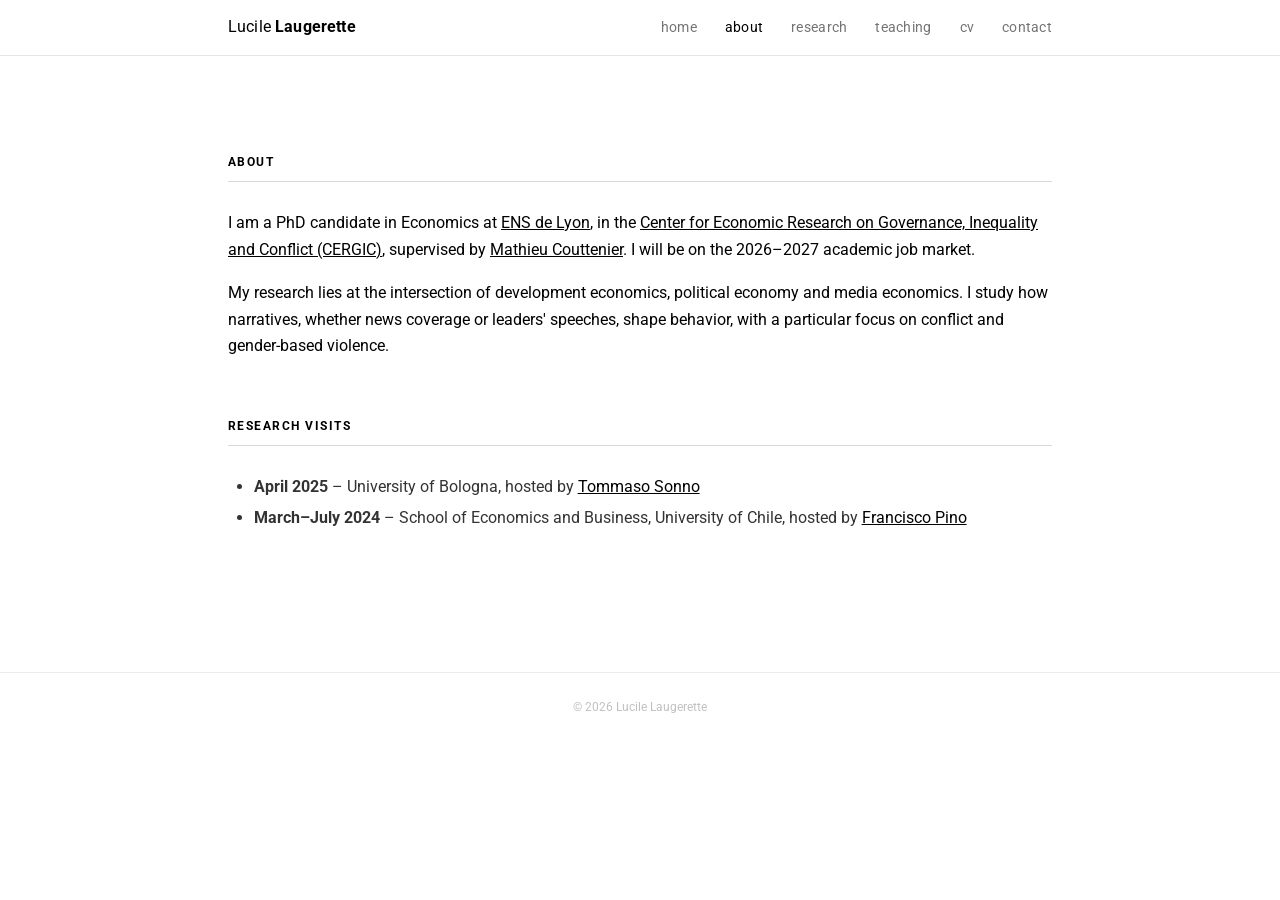
==== about.html @ c9663930 "Add files via upload" ====
<!DOCTYPE html>
<html lang="en">
<head>
  <meta charset="UTF-8">
  <meta name="viewport" content="width=device-width, initial-scale=1.0">
  <title>About – Lucile Laugerette</title>
  <link rel="stylesheet" href="assets/css/style.css">
  <link rel="preconnect" href="https://fonts.googleapis.com">
  <link rel="preconnect" href="https://fonts.gstatic.com" crossorigin>
  <link href="https://fonts.googleapis.com/css2?family=Roboto:wght@400;500;700&display=swap" rel="stylesheet">
</head>
<body>

  <nav class="navbar">
    <div class="navbar-container">
      <a class="navbar-brand" href="index.html">Lucile <strong>Laugerette</strong></a>
      <ul class="navbar-nav">
        <li><a href="index.html">home</a></li>
        <li><a href="about.html" class="active">about</a></li>
        <li><a href="research.html">research</a></li>
        <li><a href="teaching.html">teaching</a></li>
        <li><a href="https://www.dropbox.com/scl/fi/j5gqd76u5qinqib45f7vp/CV_2026_05.pdf?rlkey=y3kwdu54snvxaa0f609go1i73&dl=0" target="_blank">cv</a></li>
        <li><a href="contact.html">contact</a></li>
      </ul>
    </div>
  </nav>

  <main>

    <h2 class="section-title">About</h2>

    <p>
      I am a PhD candidate in Economics at <a href="https://www.ens-lyon.fr/en/" target="_blank">ENS de Lyon</a>,
      in the <a href="https://www.cergic-lyon.fr/" target="_blank">Center for Economic Research on Governance,
      Inequality and Conflict (CERGIC)</a>, supervised by
      <a href="https://sites.google.com/site/coutteniermathieu/home" target="_blank">Mathieu Couttenier</a>.
      I will be on the 2026–2027 academic job market.
    </p>

    <p>
      My research lies at the intersection of development economics, political economy and media economics.
      I study how narratives, whether news coverage or leaders' speeches, shape behavior, with a particular
      focus on conflict and gender-based violence.
    </p>

    <h2 class="section-title">Research visits</h2>
    <ul class="teaching-list">
      <li><strong>April 2025</strong> – University of Bologna, hosted by
        <a href="https://www.tommasosonno.com/" target="_blank">Tommaso Sonno</a></li>
      <li><strong>March–July 2024</strong> – School of Economics and Business, University of Chile, hosted by
        <a href="http://www.franciscopino.com/Site/Home.html" target="_blank">Francisco Pino</a></li>
    </ul>

  </main>

  <footer>
    &copy; 2026 Lucile Laugerette
  </footer>

</body>
</html>
---- assets/css/style.css ----
/* ===========================
   Lucile Laugerette — Academic Website
   Style inspired by al-folio
   =========================== */

*, *::before, *::after { box-sizing: border-box; }

html { scroll-behavior: smooth; }

body {
  margin: 0;
  font-family: "Roboto", "Helvetica Neue", Helvetica, Arial, sans-serif;
  font-size: 1rem;
  font-weight: 400;
  line-height: 1.68;
  color: #000;
  background: #fff;
}

p { margin: 0 0 1rem; }

a { color: #000; text-decoration: underline; }
a:hover { opacity: 0.6; }

/* ===========================
   NAVBAR
   =========================== */
nav.navbar {
  position: fixed;
  top: 0; left: 0; right: 0;
  height: 56px;
  background: rgba(255, 255, 255, 0.96);
  backdrop-filter: blur(6px);
  border-bottom: 1px solid rgba(0, 0, 0, 0.1);
  z-index: 1000;
  display: flex;
  align-items: center;
}

.navbar-container {
  max-width: 880px;
  width: 100%;
  margin: 0 auto;
  padding: 0 28px;
  display: flex;
  align-items: center;
  justify-content: space-between;
}

.navbar-brand {
  font-weight: 400;
  font-size: 1rem;
  text-decoration: none;
  color: #000;
  letter-spacing: 0.01em;
}

.navbar-brand strong {
  font-weight: 700;
}

.navbar-nav {
  list-style: none;
  margin: 0; padding: 0;
  display: flex;
  gap: 28px;
}

.navbar-nav a {
  text-decoration: none;
  font-size: 0.85rem;
  color: rgba(0, 0, 0, 0.55);
  letter-spacing: 0.02em;
  transition: color 0.15s;
}

.navbar-nav a:hover,
.navbar-nav a.active {
  color: #000;
  opacity: 1;
}

/* ===========================
   MAIN CONTAINER
   =========================== */
main {
  max-width: 880px;
  margin: 0 auto;
  padding: 96px 28px 88px;
}

/* ===========================
   HOME — PROFILE SECTION
   =========================== */
.profile {
  display: flex;
  gap: 52px;
  align-items: flex-start;
  margin-top: 12px;
}

.profile-info { flex: 1; }

.profile-info h1 {
  font-size: 1.85rem;
  font-weight: 400;
  margin: 0 0 6px;
  letter-spacing: -0.01em;
}

.contact-email {
  display: inline-block;
  font-size: 0.9rem;
  color: #555;
  text-decoration: none;
  margin-bottom: 22px;
}
.contact-email:hover { opacity: 0.7; }

.profile-role {
  font-size: 1.05rem;
  margin-bottom: 6px;
}

.profile-market { margin-bottom: 18px; }

.profile-facts {
  display: grid;
  grid-template-columns: max-content 1fr;
  gap: 6px 18px;
  margin: 0 0 8px;
  font-size: 0.95rem;
}

.profile-facts dt {
  font-weight: 500;
  color: #555;
}

.profile-facts dd { margin: 0; }

@media (max-width: 640px) {
  .profile-facts { grid-template-columns: 1fr; gap: 0; }
  .profile-facts dd { margin-bottom: 8px; }
}

.profile-photo {
  width: 210px;
  flex-shrink: 0;
}

.profile-photo img {
  width: 100%;
  display: block;
}

/* Social / external links */
.social-links {
  display: flex;
  flex-wrap: wrap;
  gap: 8px;
  margin-top: 18px;
}

.social-links a {
  display: inline-flex;
  align-items: center;
  gap: 6px;
  font-size: 0.82rem;
  text-decoration: none;
  color: #000;
  border: 1px solid rgba(0, 0, 0, 0.35);
  padding: 3px 10px;
  border-radius: 4px;
  transition: background 0.15s, color 0.15s;
}

.social-links a:hover {
  background: #000;
  color: #fff;
  opacity: 1;
}

/* ===========================
   SECTION TITLE
   =========================== */
h2.section-title {
  font-size: 0.78rem;
  font-weight: 700;
  text-transform: uppercase;
  letter-spacing: 0.12em;
  border-bottom: 1px solid rgba(0, 0, 0, 0.15);
  padding-bottom: 8px;
  margin: 56px 0 28px;
  color: #000;
}

/* ===========================
   PAPER ENTRIES
   =========================== */
.paper {
  margin-bottom: 30px;
  padding-bottom: 30px;
  border-bottom: 1px solid rgba(0, 0, 0, 0.06);
}

.paper:last-child { border-bottom: none; }

.paper-with-image {
  display: flex;
  flex-direction: row-reverse;
  gap: 28px;
  align-items: flex-start;
}

.paper-with-image .paper-content {
  flex: 1;
  min-width: 0;
}

.paper-image {
  flex: 0 0 200px;
  width: 200px;
}

.paper-image img {
  width: 200px;
  height: 150px;
  object-fit: cover;
  display: block;
  border: 1px solid rgba(0,0,0,0.08);
}

@media (max-width: 640px) {
  .paper-with-image { flex-direction: column; }
  .paper-image { width: 100%; flex: none; }
  .paper-image img { width: 100%; height: 180px; }
}

.paper-title {
  font-size: 1rem;
  font-weight: 600;
  margin: 0 0 5px;
  line-height: 1.45;
}

.jmp-badge {
  display: inline-block;
  font-size: 0.68rem;
  font-weight: 700;
  text-transform: uppercase;
  letter-spacing: 0.06em;
  background: #000;
  color: #fff;
  padding: 2px 7px;
  border-radius: 3px;
  margin-left: 9px;
  vertical-align: middle;
  position: relative;
  top: -1px;
}

.paper-coauthors {
  font-size: 0.88rem;
  color: #444;
  margin: 0 0 3px;
}

.paper-venue {
  font-size: 0.88rem;
  color: #444;
  font-style: italic;
  margin: 0 0 8px;
}

.paper-links {
  display: flex;
  flex-wrap: wrap;
  gap: 6px;
  margin-top: 9px;
}

.paper-links a {
  font-size: 0.74rem;
  text-decoration: none;
  color: #000;
  border: 1px solid rgba(0, 0, 0, 0.38);
  padding: 2px 9px;
  border-radius: 3px;
  letter-spacing: 0.03em;
  transition: background 0.15s, color 0.15s;
}

.paper-links a:hover {
  background: #000;
  color: #fff;
  opacity: 1;
}

/* Collapsible abstract */
details.abstract { margin-top: 9px; }

details.abstract summary {
  cursor: pointer;
  font-size: 0.8rem;
  color: #888;
  user-select: none;
  list-style: none;
  display: inline-flex;
  align-items: center;
  gap: 5px;
  transition: color 0.15s;
}

details.abstract summary::-webkit-details-marker { display: none; }

details.abstract summary::before {
  content: "▸";
  display: inline-block;
  font-size: 0.7rem;
  transition: transform 0.2s;
}

details.abstract[open] summary::before { transform: rotate(90deg); }

details.abstract summary:hover { color: #000; }

.abstract-body {
  font-size: 0.88rem;
  color: #333;
  line-height: 1.68;
  margin-top: 10px;
  padding: 13px 16px;
  background: #f7f7f7;
  border-left: 3px solid rgba(0, 0, 0, 0.12);
}

/* ===========================
   TEACHING PAGE
   =========================== */
.teaching-year {
  font-size: 1rem;
  margin: 24px 0 4px;
}

.teaching-list {
  list-style: disc;
  padding-left: 1.6em;
  margin: 0 0 4px;
}

.teaching-list li {
  font-size: 1rem;
  color: #333;
  margin-bottom: 4px;
}

.course-hours {
  color: #777;
  font-size: 0.9rem;
  white-space: nowrap;
}

.teaching-entry {
  margin-bottom: 26px;
  padding-bottom: 26px;
  border-bottom: 1px solid rgba(0, 0, 0, 0.06);
}

.teaching-entry:last-child { border-bottom: none; }

.teaching-entry h3 {
  font-size: 1rem;
  font-weight: 600;
  margin: 0 0 4px;
}

.teaching-entry .course-meta {
  font-size: 0.88rem;
  color: #555;
  margin: 0;
}

/* ===========================
   FOOTER
   =========================== */
footer {
  text-align: center;
  padding: 24px;
  font-size: 0.78rem;
  color: #c0c0c0;
  border-top: 1px solid rgba(0, 0, 0, 0.07);
  margin-top: 48px;
}

/* ===========================
   RESPONSIVE
   =========================== */
@media (max-width: 640px) {
  .profile { flex-direction: column-reverse; }
  .profile-photo { width: 150px; }
  main { padding: 104px 20px 64px; }
  nav.navbar { height: auto; padding: 8px 0; }
  .navbar-container { padding: 0 18px; flex-wrap: wrap; row-gap: 2px; }
  .navbar-nav { gap: 14px; flex-wrap: wrap; }
}
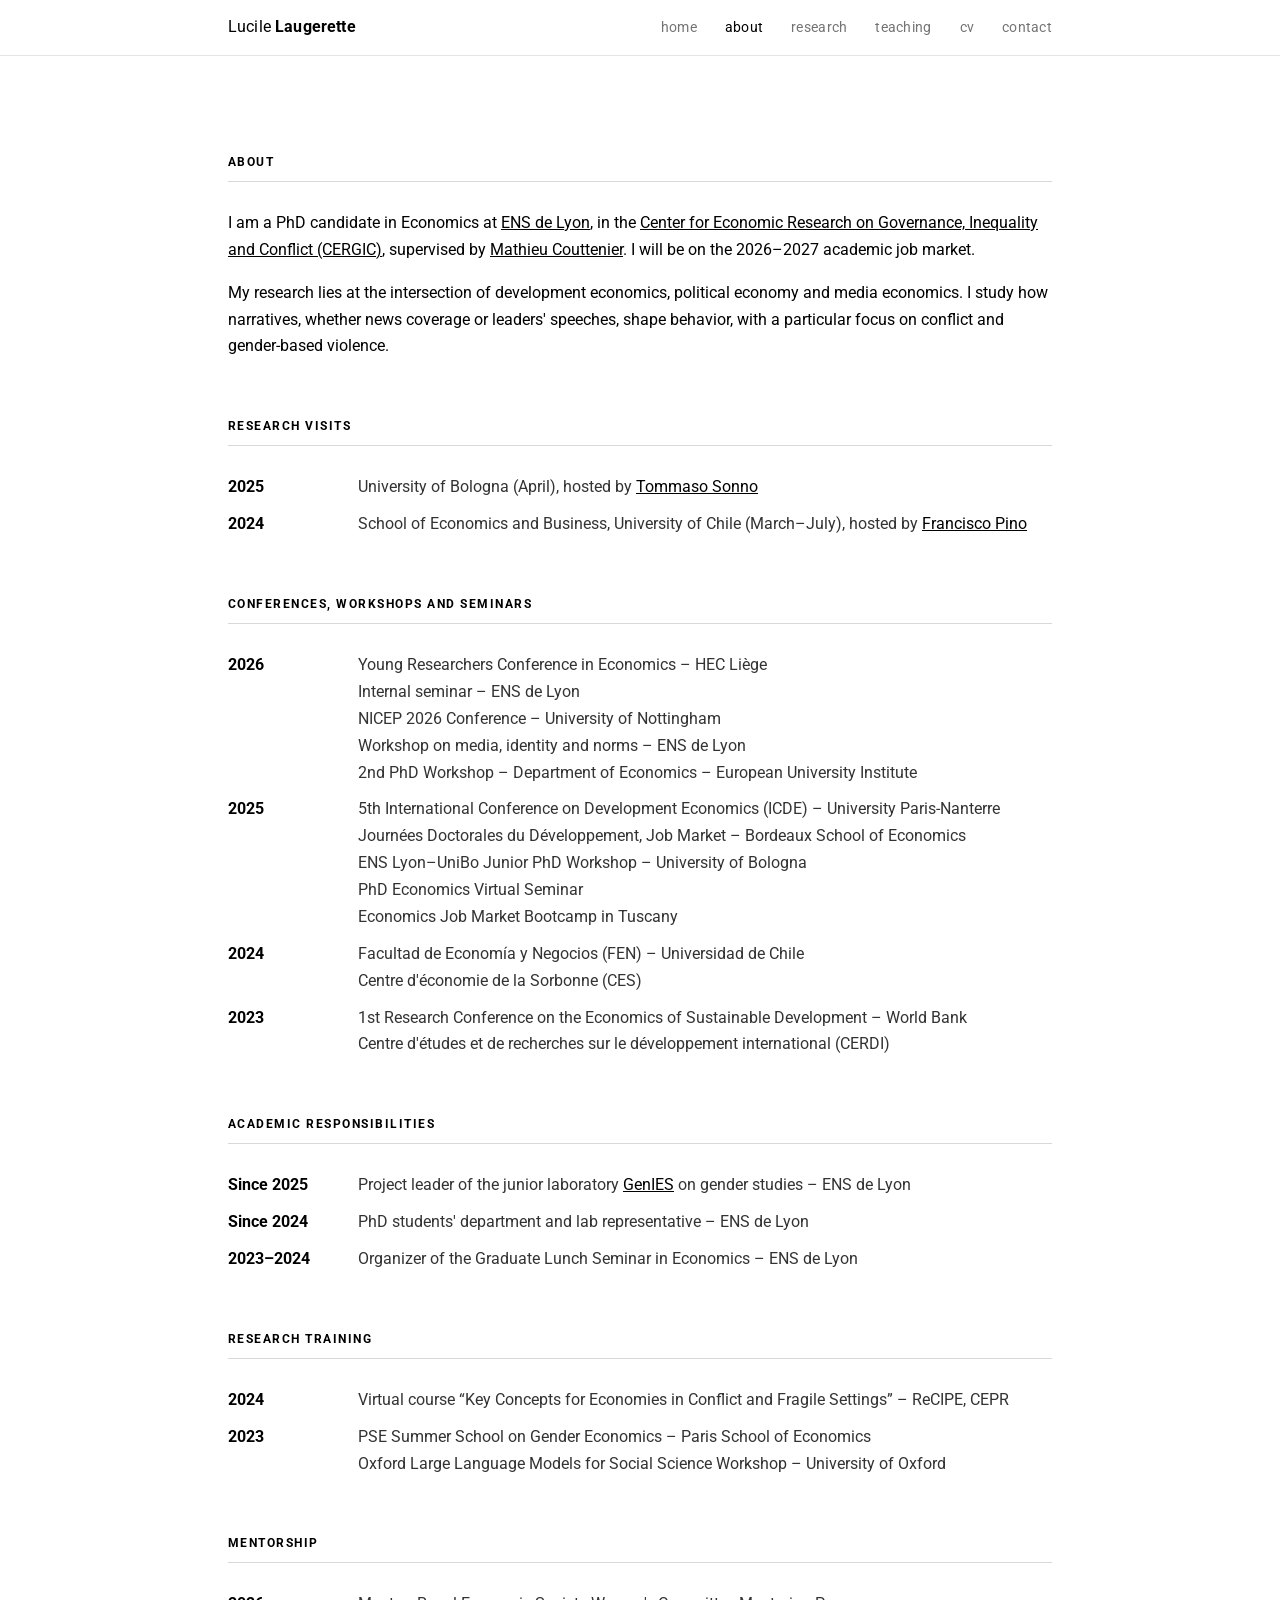
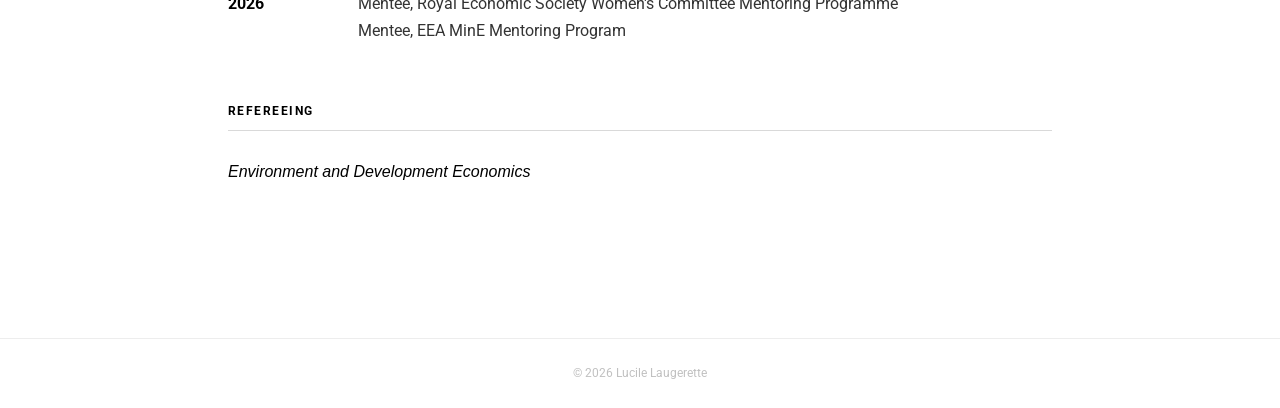
==== commit 7a9d7381: "Add files via upload" ====
--- a/about.html
+++ b/about.html
@@ -44,12 +44,79 @@
     </p>
 
     <h2 class="section-title">Research visits</h2>
-    <ul class="teaching-list">
-      <li><strong>April 2025</strong> – University of Bologna, hosted by
-        <a href="https://www.tommasosonno.com/" target="_blank">Tommaso Sonno</a></li>
-      <li><strong>March–July 2024</strong> – School of Economics and Business, University of Chile, hosted by
-        <a href="http://www.franciscopino.com/Site/Home.html" target="_blank">Francisco Pino</a></li>
-    </ul>
+    <dl class="year-list">
+      <dt>2025</dt>
+      <dd>University of Bologna (April), hosted by
+        <a href="https://www.tommasosonno.com/" target="_blank">Tommaso Sonno</a></dd>
+      <dt>2024</dt>
+      <dd>School of Economics and Business, University of Chile (March–July), hosted by
+        <a href="http://www.franciscopino.com/Site/Home.html" target="_blank">Francisco Pino</a></dd>
+    </dl>
+
+    <h2 class="section-title">Conferences, workshops and seminars</h2>
+    <dl class="year-list">
+      <dt>2026</dt>
+      <dd>
+        Young Researchers Conference in Economics – HEC Liège<br>
+        Internal seminar – ENS de Lyon<br>
+        NICEP 2026 Conference – University of Nottingham<br>
+        Workshop on media, identity and norms – ENS de Lyon<br>
+        2nd PhD Workshop – Department of Economics – European University Institute
+      </dd>
+      <dt>2025</dt>
+      <dd>
+        5th International Conference on Development Economics (ICDE) – University Paris-Nanterre<br>
+        Journées Doctorales du Développement, Job Market – Bordeaux School of Economics<br>
+        ENS Lyon–UniBo Junior PhD Workshop – University of Bologna<br>
+        PhD Economics Virtual Seminar<br>
+        Economics Job Market Bootcamp in Tuscany
+      </dd>
+      <dt>2024</dt>
+      <dd>
+        Facultad de Economía y Negocios (FEN) – Universidad de Chile<br>
+        Centre d'économie de la Sorbonne (CES)
+      </dd>
+      <dt>2023</dt>
+      <dd>
+        1st Research Conference on the Economics of Sustainable Development – World Bank<br>
+        Centre d'études et de recherches sur le développement international (CERDI)
+      </dd>
+    </dl>
+
+    <h2 class="section-title">Academic responsibilities</h2>
+    <dl class="year-list">
+      <dt>Since 2025</dt>
+      <dd>Project leader of the junior laboratory
+        <a href="https://www.ens-lyon.fr/recherche/structures-de-recherche/laboratoires-juniors/genies-gender-interdisciplinary-and?ctx=contexte" target="_blank">GenIES</a>
+        on gender studies – ENS de Lyon</dd>
+      <dt>Since 2024</dt>
+      <dd>PhD students' department and lab representative – ENS de Lyon</dd>
+      <dt>2023–2024</dt>
+      <dd>Organizer of the Graduate Lunch Seminar in Economics – ENS de Lyon</dd>
+    </dl>
+
+    <h2 class="section-title">Research training</h2>
+    <dl class="year-list">
+      <dt>2024</dt>
+      <dd>Virtual course “Key Concepts for Economies in Conflict and Fragile Settings” – ReCIPE, CEPR</dd>
+      <dt>2023</dt>
+      <dd>
+        PSE Summer School on Gender Economics – Paris School of Economics<br>
+        Oxford Large Language Models for Social Science Workshop – University of Oxford
+      </dd>
+    </dl>
+
+    <h2 class="section-title">Mentorship</h2>
+    <dl class="year-list">
+      <dt>2026</dt>
+      <dd>
+        Mentee, Royal Economic Society Women's Committee Mentoring Programme<br>
+        Mentee, EEA MinE Mentoring Program
+      </dd>
+    </dl>
+
+    <h2 class="section-title">Refereeing</h2>
+    <p><em>Environment and Development Economics</em></p>
 
   </main>
 
--- a/assets/css/style.css
+++ b/assets/css/style.css
@@ -355,6 +355,21 @@
   margin-bottom: 4px;
 }
 
+.year-list {
+  display: grid;
+  grid-template-columns: 110px 1fr;
+  gap: 10px 20px;
+  margin: 0;
+}
+
+.year-list dt { font-weight: 700; }
+.year-list dd { margin: 0; color: #333; }
+
+@media (max-width: 640px) {
+  .year-list { grid-template-columns: 1fr; gap: 0; }
+  .year-list dd { margin-bottom: 12px; }
+}
+
 .course-hours {
   color: #777;
   font-size: 0.9rem;
